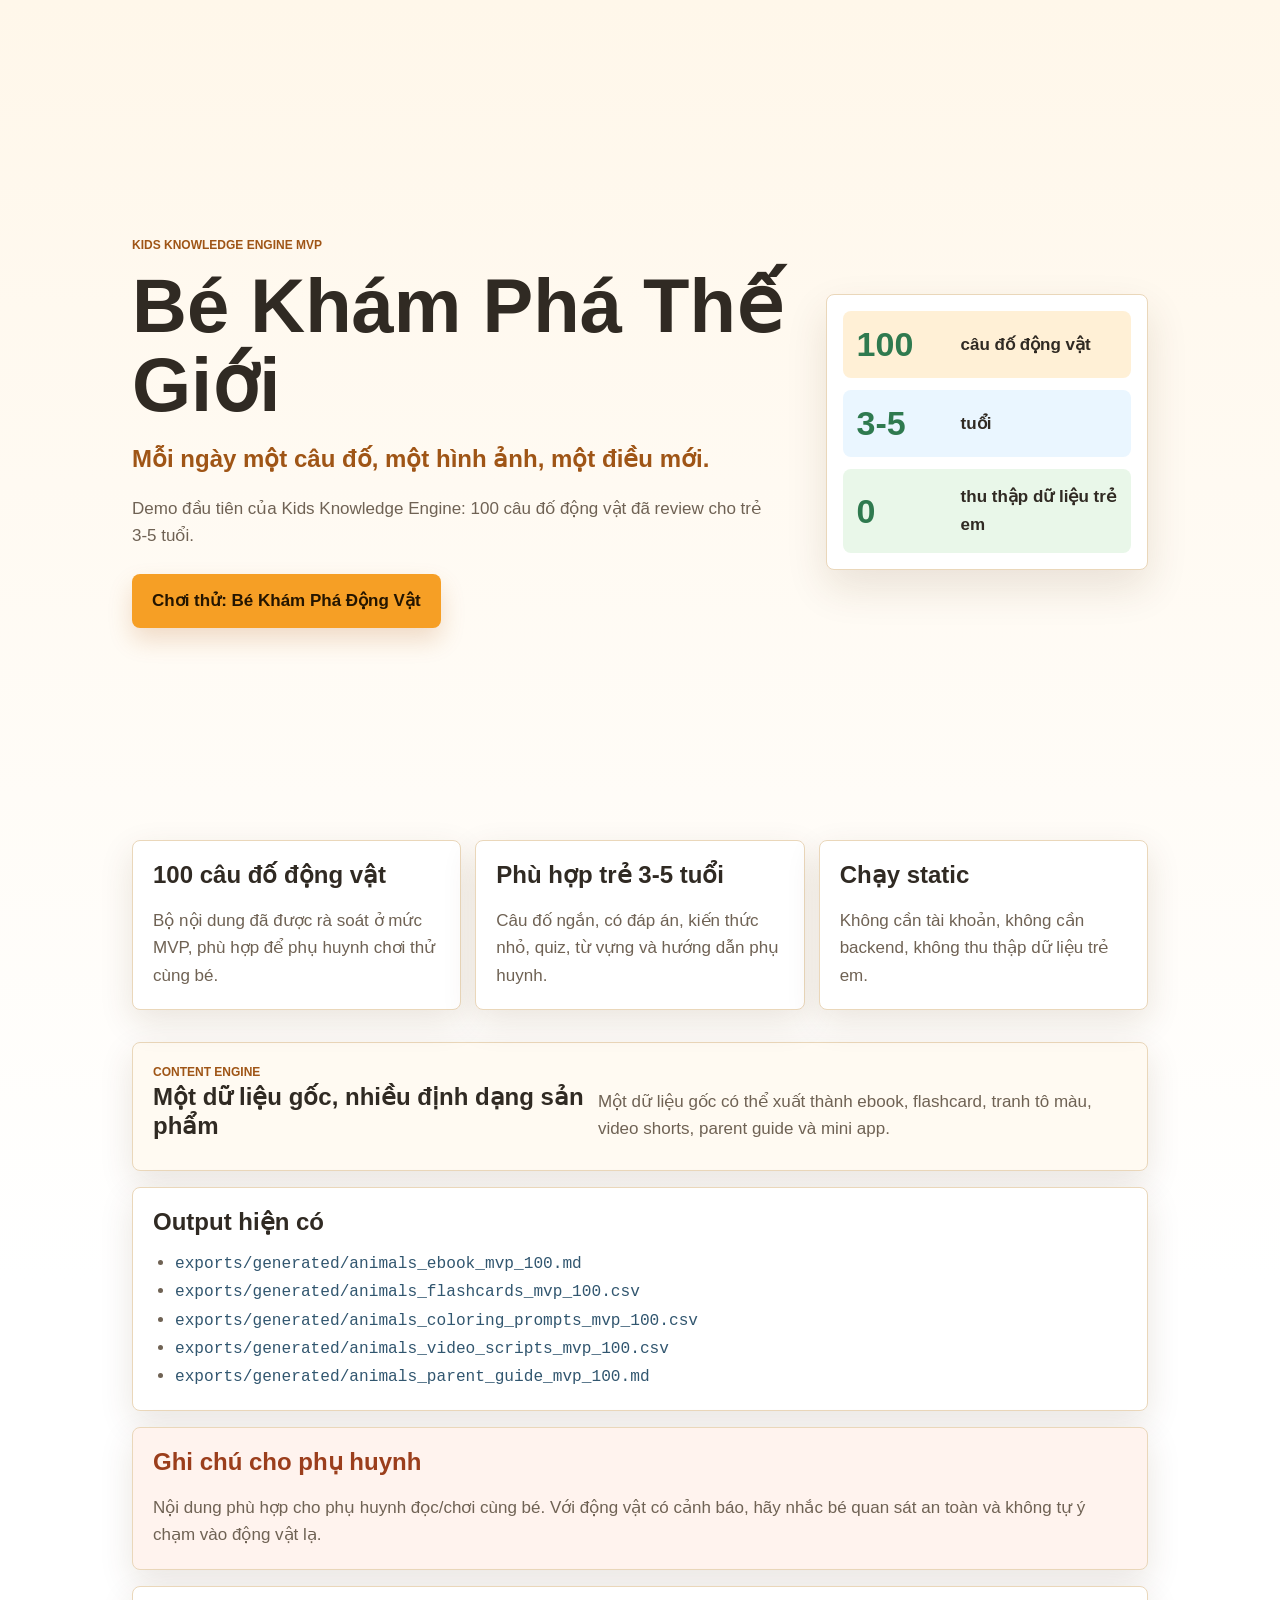
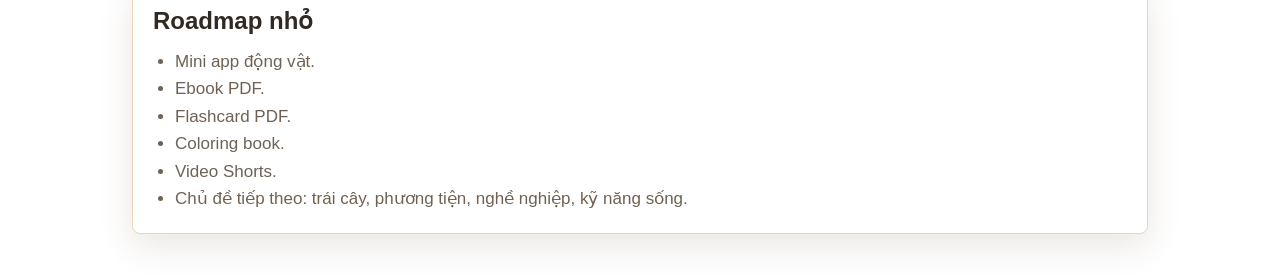
==== index.html @ fbd0302c "Add landing page and Vercel static config" ====
<!doctype html>
<html lang="vi">
<head>
  <meta charset="utf-8">
  <meta name="viewport" content="width=device-width, initial-scale=1">
  <title>Bé Khám Phá Thế Giới</title>
  <link rel="stylesheet" href="./style.css">
</head>
<body>
  <main>
    <section class="hero">
      <div class="hero-copy">
        <p class="eyebrow">Kids Knowledge Engine MVP</p>
        <h1>Bé Khám Phá Thế Giới</h1>
        <p class="tagline">Mỗi ngày một câu đố, một hình ảnh, một điều mới.</p>
        <p class="intro">Demo đầu tiên của Kids Knowledge Engine: 100 câu đố động vật đã review cho trẻ 3-5 tuổi.</p>
        <a class="cta" href="./apps/guess-animal/index.html">Chơi thử: Bé Khám Phá Động Vật</a>
      </div>

      <div class="demo-panel" aria-label="Tóm tắt sản phẩm">
        <div class="demo-row">
          <span>100</span>
          <p>câu đố động vật</p>
        </div>
        <div class="demo-row">
          <span>3-5</span>
          <p>tuổi</p>
        </div>
        <div class="demo-row">
          <span>0</span>
          <p>thu thập dữ liệu trẻ em</p>
        </div>
      </div>
    </section>

    <section class="section-grid" aria-label="Điểm nổi bật">
      <article>
        <h2>100 câu đố động vật</h2>
        <p>Bộ nội dung đã được rà soát ở mức MVP, phù hợp để phụ huynh chơi thử cùng bé.</p>
      </article>
      <article>
        <h2>Phù hợp trẻ 3-5 tuổi</h2>
        <p>Câu đố ngắn, có đáp án, kiến thức nhỏ, quiz, từ vựng và hướng dẫn phụ huynh.</p>
      </article>
      <article>
        <h2>Chạy static</h2>
        <p>Không cần tài khoản, không cần backend, không thu thập dữ liệu trẻ em.</p>
      </article>
    </section>

    <section class="content-engine">
      <div>
        <p class="eyebrow">Content Engine</p>
        <h2>Một dữ liệu gốc, nhiều định dạng sản phẩm</h2>
      </div>
      <p>Một dữ liệu gốc có thể xuất thành ebook, flashcard, tranh tô màu, video shorts, parent guide và mini app.</p>
    </section>

    <section class="outputs">
      <h2>Output hiện có</h2>
      <ul>
        <li><code>exports/generated/animals_ebook_mvp_100.md</code></li>
        <li><code>exports/generated/animals_flashcards_mvp_100.csv</code></li>
        <li><code>exports/generated/animals_coloring_prompts_mvp_100.csv</code></li>
        <li><code>exports/generated/animals_video_scripts_mvp_100.csv</code></li>
        <li><code>exports/generated/animals_parent_guide_mvp_100.md</code></li>
      </ul>
    </section>

    <section class="safety-note">
      <h2>Ghi chú cho phụ huynh</h2>
      <p>Nội dung phù hợp cho phụ huynh đọc/chơi cùng bé. Với động vật có cảnh báo, hãy nhắc bé quan sát an toàn và không tự ý chạm vào động vật lạ.</p>
    </section>

    <section class="roadmap">
      <h2>Roadmap nhỏ</h2>
      <ul>
        <li>Mini app động vật.</li>
        <li>Ebook PDF.</li>
        <li>Flashcard PDF.</li>
        <li>Coloring book.</li>
        <li>Video Shorts.</li>
        <li>Chủ đề tiếp theo: trái cây, phương tiện, nghề nghiệp, kỹ năng sống.</li>
      </ul>
    </section>
  </main>
</body>
</html>
---- style.css ----
:root {
  --bg: #fff7ea;
  --surface: #ffffff;
  --surface-warm: #fff0d6;
  --surface-blue: #eaf6ff;
  --text: #302a23;
  --muted: #6f6254;
  --primary: #f69f25;
  --primary-dark: #9f5516;
  --green: #2f7a4f;
  --border: #ead7ba;
  --shadow: rgba(84, 52, 16, 0.12);
}

* {
  box-sizing: border-box;
}

body {
  margin: 0;
  background: linear-gradient(180deg, var(--bg), #ffffff 68%);
  color: var(--text);
  font-family: Arial, sans-serif;
}

main {
  width: min(1080px, 100%);
  margin: 0 auto;
  padding: 20px;
}

.hero {
  display: grid;
  gap: 24px;
  min-height: 92vh;
  align-items: center;
  padding: 26px 0 18px;
}

.hero-copy {
  max-width: 720px;
}

.eyebrow {
  margin: 0 0 10px;
  color: var(--primary-dark);
  font-size: 12px;
  font-weight: 800;
  letter-spacing: 0;
  text-transform: uppercase;
}

h1,
h2,
p,
li {
  overflow-wrap: anywhere;
}

h1 {
  margin: 0;
  font-size: clamp(40px, 12vw, 76px);
  line-height: 1.04;
}

h2 {
  margin: 0 0 10px;
  font-size: 24px;
  line-height: 1.2;
}

p,
li {
  color: var(--muted);
  font-size: 17px;
  line-height: 1.62;
}

.tagline {
  max-width: 680px;
  margin: 16px 0 0;
  color: var(--primary-dark);
  font-size: 24px;
  font-weight: 800;
}

.intro {
  max-width: 640px;
  margin: 16px 0 0;
}

.cta {
  display: inline-flex;
  align-items: center;
  justify-content: center;
  min-height: 54px;
  margin-top: 24px;
  padding: 14px 20px;
  border-radius: 8px;
  background: var(--primary);
  color: #241500;
  font-size: 17px;
  font-weight: 800;
  text-decoration: none;
  box-shadow: 0 12px 24px rgba(180, 95, 18, 0.2);
}

.demo-panel {
  display: grid;
  gap: 12px;
  padding: 16px;
  border: 1px solid var(--border);
  border-radius: 8px;
  background: var(--surface);
  box-shadow: 0 18px 42px var(--shadow);
}

.demo-row {
  display: grid;
  grid-template-columns: 92px 1fr;
  gap: 12px;
  align-items: center;
  padding: 14px;
  border-radius: 8px;
  background: var(--surface-warm);
}

.demo-row:nth-child(2) {
  background: var(--surface-blue);
}

.demo-row:nth-child(3) {
  background: #e9f7e9;
}

.demo-row span {
  color: var(--green);
  font-size: 34px;
  font-weight: 900;
}

.demo-row p {
  margin: 0;
  color: var(--text);
  font-weight: 800;
}

.section-grid {
  display: grid;
  gap: 14px;
}

article,
.content-engine,
.outputs,
.safety-note,
.roadmap {
  margin: 16px 0;
  padding: 20px;
  border: 1px solid var(--border);
  border-radius: 8px;
  background: var(--surface);
  box-shadow: 0 12px 34px var(--shadow);
}

article p,
.content-engine p,
.outputs p,
.safety-note p,
.roadmap p {
  margin-bottom: 0;
}

.content-engine {
  display: grid;
  gap: 12px;
  background: #fffaf2;
}

.outputs ul,
.roadmap ul {
  margin: 12px 0 0;
  padding-left: 22px;
}

code {
  color: #31566f;
  font-family: Consolas, monospace;
  font-size: 0.95em;
}

.safety-note {
  background: #fff3ee;
}

.safety-note h2 {
  color: #9b3e1c;
}

@media (min-width: 760px) {
  main {
    padding: 32px;
  }

  .hero {
    grid-template-columns: minmax(0, 1.35fr) minmax(280px, 0.65fr);
    min-height: 88vh;
  }

  .section-grid {
    grid-template-columns: repeat(3, minmax(0, 1fr));
  }

  .content-engine {
    grid-template-columns: 0.9fr 1.1fr;
    align-items: center;
  }
}
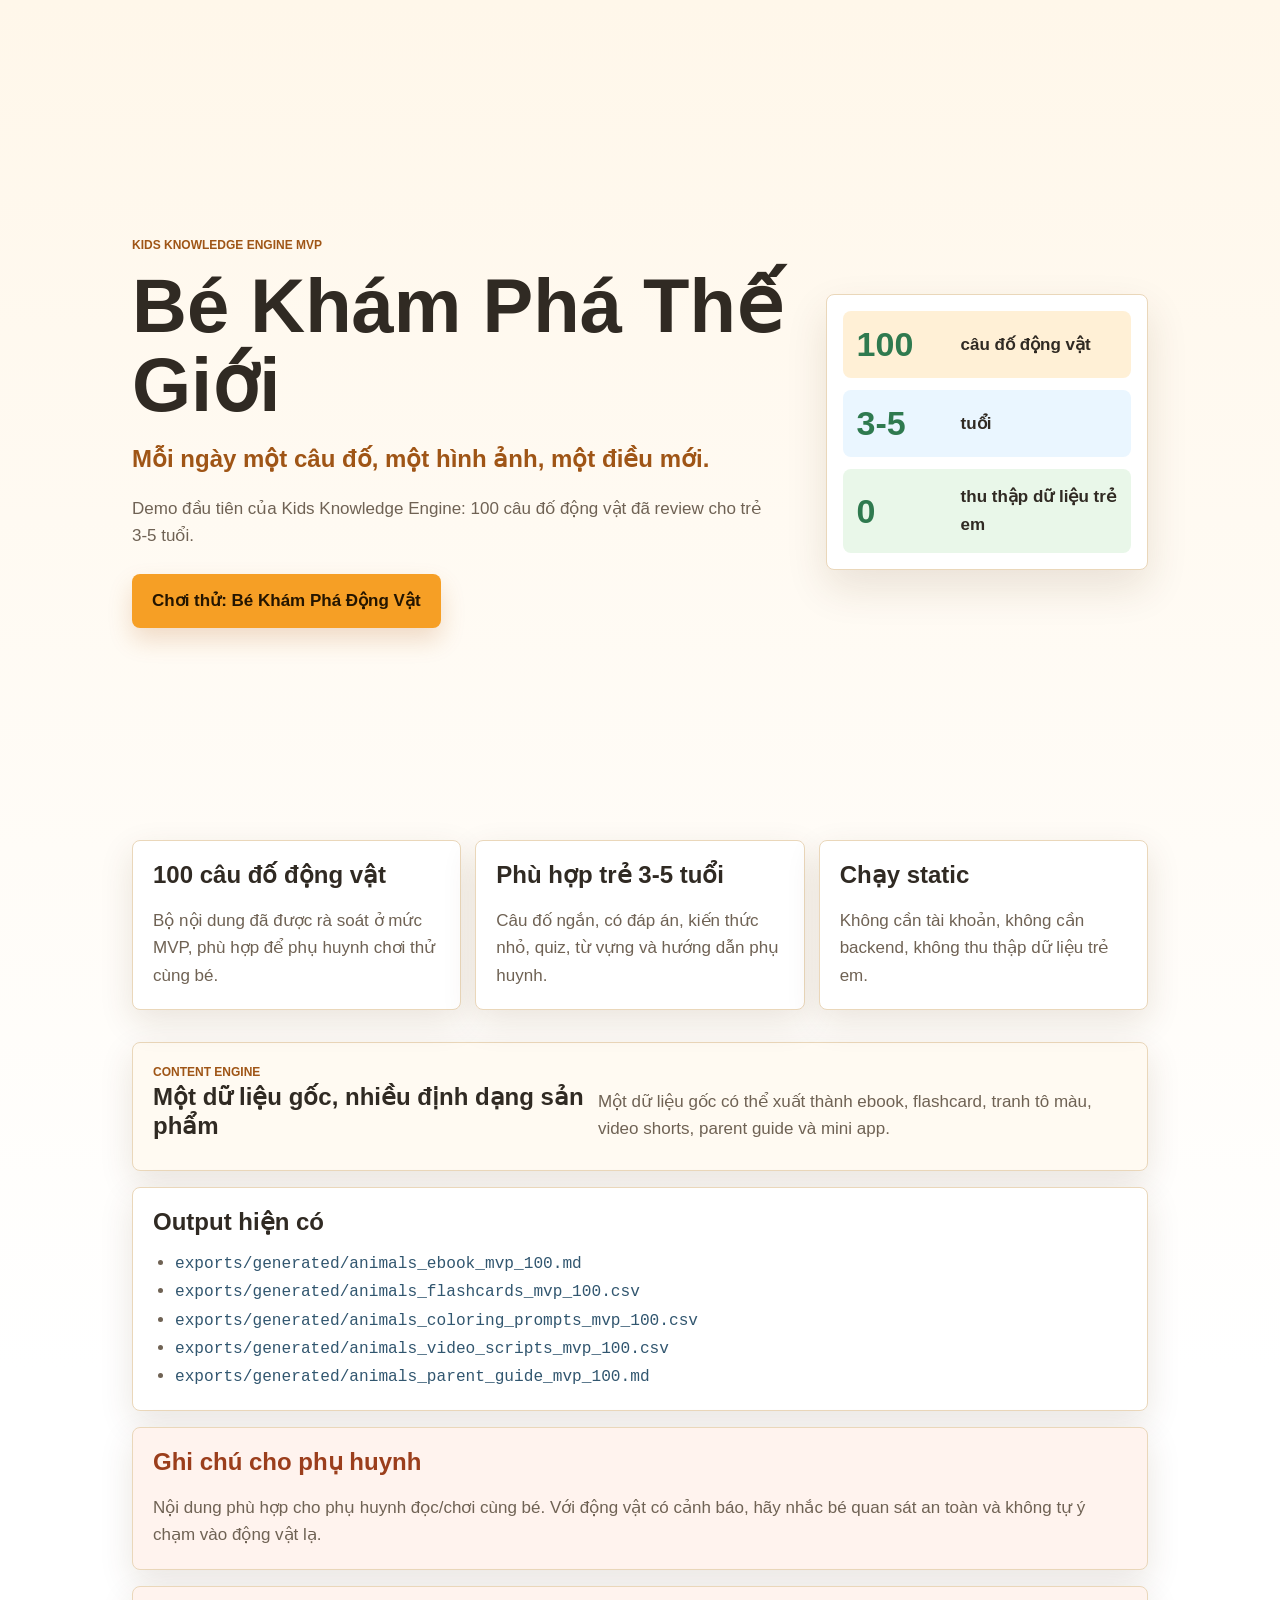
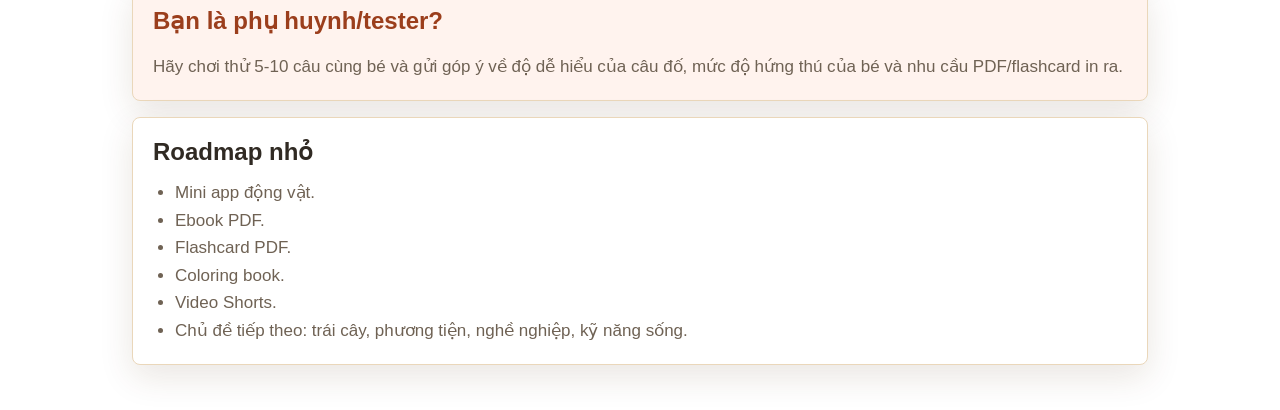
==== commit dca6cd11: "Add final MVP polish and parent testing pack" ====
--- a/index.html
+++ b/index.html
@@ -14,7 +14,7 @@
         <h1>Bé Khám Phá Thế Giới</h1>
         <p class="tagline">Mỗi ngày một câu đố, một hình ảnh, một điều mới.</p>
         <p class="intro">Demo đầu tiên của Kids Knowledge Engine: 100 câu đố động vật đã review cho trẻ 3-5 tuổi.</p>
-        <a class="cta" href="./apps/guess-animal/index.html">Chơi thử: Bé Khám Phá Động Vật</a>
+        <a class="cta" href="/apps/guess-animal/">Chơi thử: Bé Khám Phá Động Vật</a>
       </div>
 
       <div class="demo-panel" aria-label="Tóm tắt sản phẩm">
@@ -72,6 +72,11 @@
       <p>Nội dung phù hợp cho phụ huynh đọc/chơi cùng bé. Với động vật có cảnh báo, hãy nhắc bé quan sát an toàn và không tự ý chạm vào động vật lạ.</p>
     </section>
 
+    <section class="safety-note">
+      <h2>Bạn là phụ huynh/tester?</h2>
+      <p>Hãy chơi thử 5-10 câu cùng bé và gửi góp ý về độ dễ hiểu của câu đố, mức độ hứng thú của bé và nhu cầu PDF/flashcard in ra.</p>
+    </section>
+
     <section class="roadmap">
       <h2>Roadmap nhỏ</h2>
       <ul>
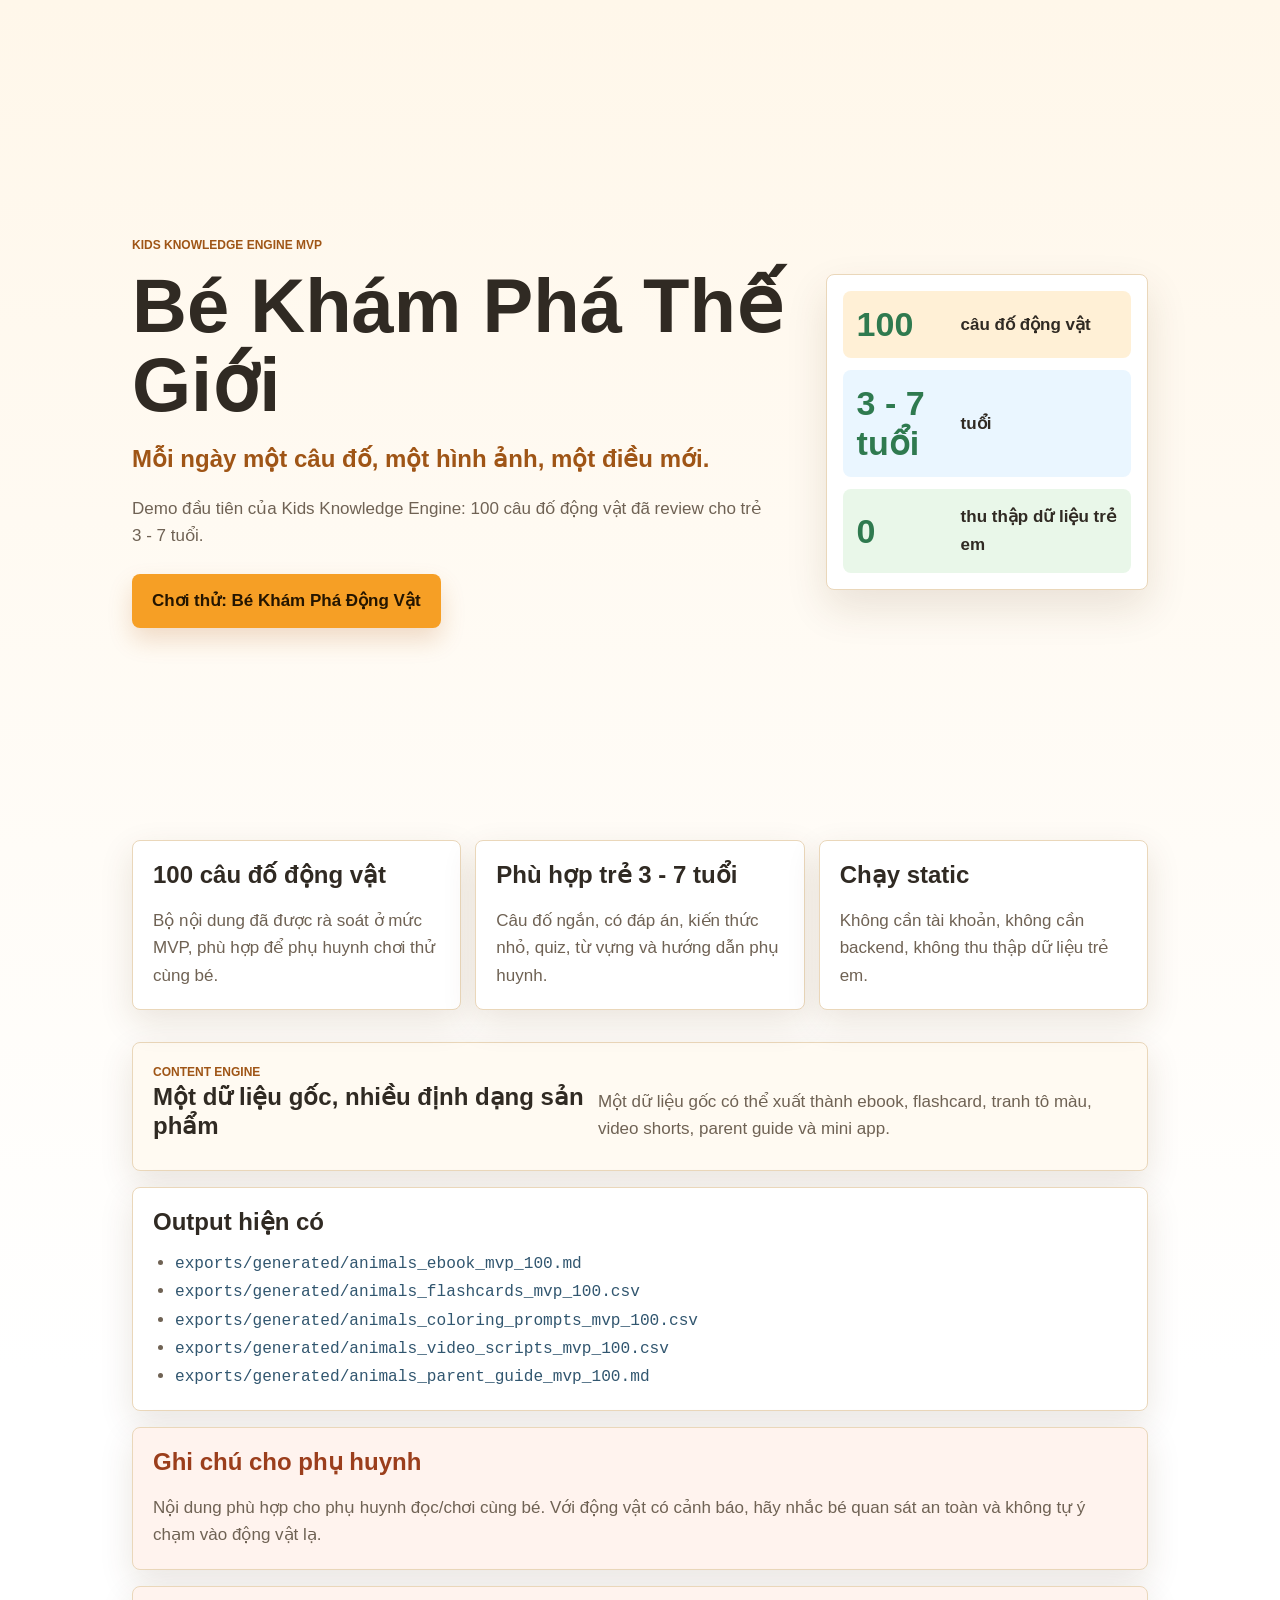
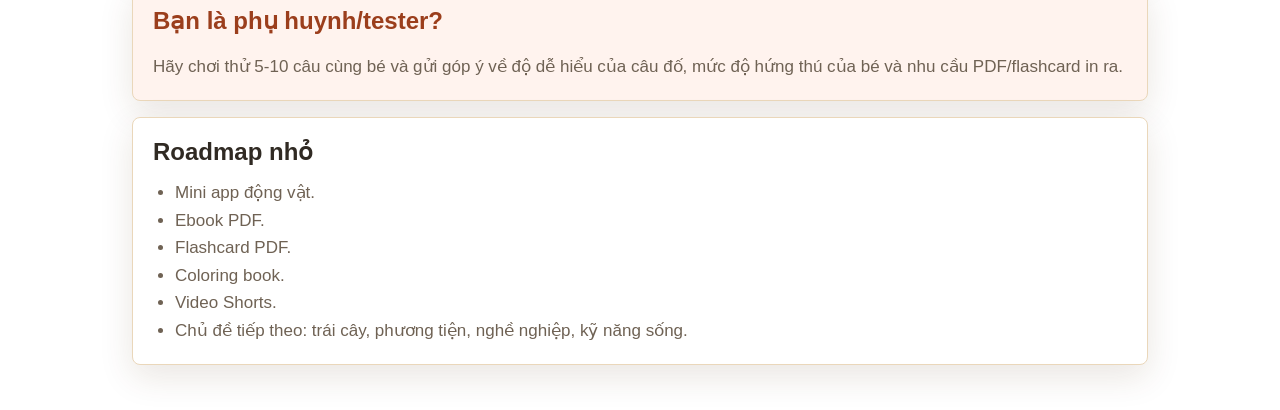
==== commit 22e1e27d: "Add replaceable assets haptics and update age display" ====
--- a/index.html
+++ b/index.html
@@ -13,7 +13,7 @@
         <p class="eyebrow">Kids Knowledge Engine MVP</p>
         <h1>Bé Khám Phá Thế Giới</h1>
         <p class="tagline">Mỗi ngày một câu đố, một hình ảnh, một điều mới.</p>
-        <p class="intro">Demo đầu tiên của Kids Knowledge Engine: 100 câu đố động vật đã review cho trẻ 3-5 tuổi.</p>
+        <p class="intro">Demo đầu tiên của Kids Knowledge Engine: 100 câu đố động vật đã review cho trẻ 3 - 7 tuổi.</p>
         <a class="cta" href="/apps/guess-animal/">Chơi thử: Bé Khám Phá Động Vật</a>
       </div>
 
@@ -23,7 +23,7 @@
           <p>câu đố động vật</p>
         </div>
         <div class="demo-row">
-          <span>3-5</span>
+          <span>3 - 7 tuổi</span>
           <p>tuổi</p>
         </div>
         <div class="demo-row">
@@ -39,7 +39,7 @@
         <p>Bộ nội dung đã được rà soát ở mức MVP, phù hợp để phụ huynh chơi thử cùng bé.</p>
       </article>
       <article>
-        <h2>Phù hợp trẻ 3-5 tuổi</h2>
+        <h2>Phù hợp trẻ 3 - 7 tuổi</h2>
         <p>Câu đố ngắn, có đáp án, kiến thức nhỏ, quiz, từ vựng và hướng dẫn phụ huynh.</p>
       </article>
       <article>
